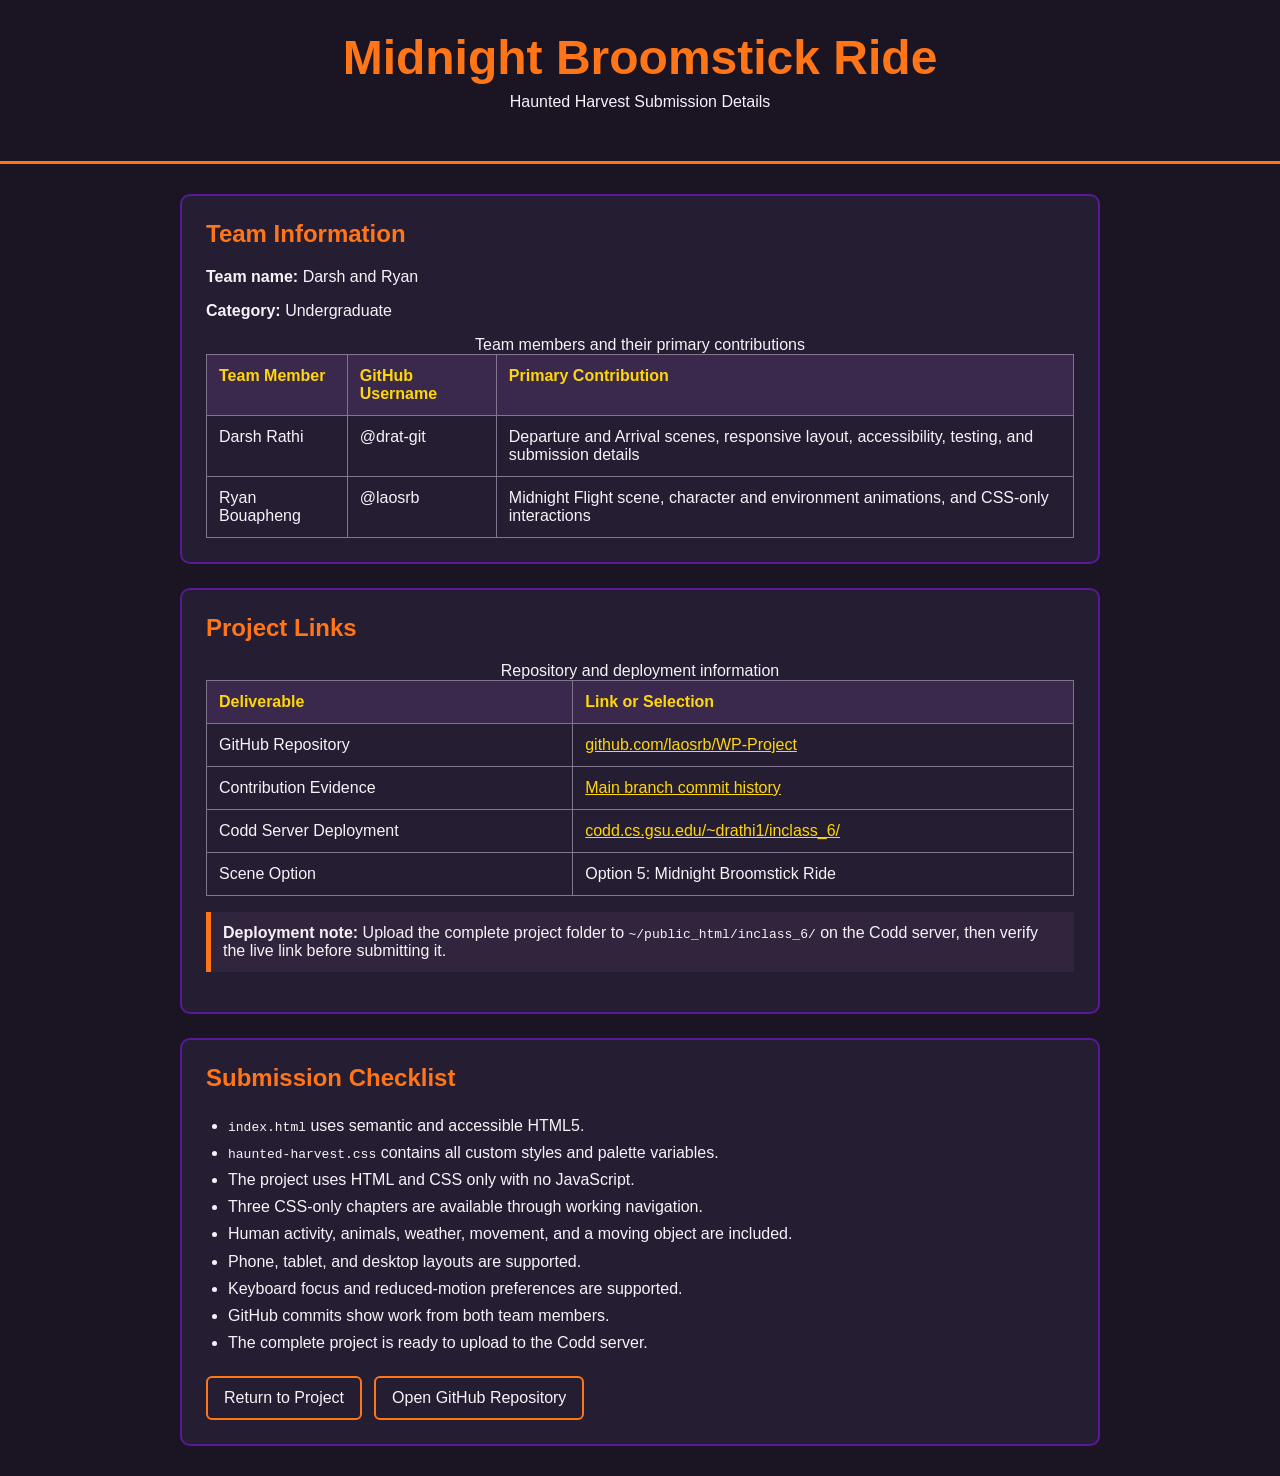
==== submission_Template_halloween.html @ 9adae84a "Improve project accessibility" ====
<!DOCTYPE html>
<html lang="en">
<head>
    <meta charset="UTF-8">
    <meta name="viewport" content="width=device-width, initial-scale=1.0">
    <meta name="description" content="Submission details for the Midnight Broomstick Ride project.">
    <title>Midnight Broomstick Ride Submission</title>
    <link rel="stylesheet" href="haunted-harvest.css">
</head>
<body>
    <!-- Darsh: Skip link gives keyboard users direct access to the details. -->
    <a class="skip-link" href="#submission-content">Skip to submission details</a>

    <header class="page-header">
        <h1>Midnight Broomstick Ride</h1>
        <p>Haunted Harvest Submission Details</p>
    </header>

    <main class="submission-main" id="submission-content">
        <!-- Darsh: Team members and contributions. -->
        <section class="submission-card" aria-labelledby="team-title">
            <h2 id="team-title">Team Information</h2>
            <p><strong>Team name:</strong> Darsh and Ryan</p>
            <p><strong>Category:</strong> Undergraduate</p>

            <div class="table-wrap">
                <table class="submission-table">
                    <caption>Team members and their primary contributions</caption>
                    <thead>
                        <tr>
                            <th scope="col">Team Member</th>
                            <th scope="col">GitHub Username</th>
                            <th scope="col">Primary Contribution</th>
                        </tr>
                    </thead>
                    <tbody>
                        <tr>
                            <td data-label="Team Member">Darsh Rathi</td>
                            <td data-label="GitHub Username">@drat-git</td>
                            <td data-label="Primary Contribution">Departure and Arrival scenes, responsive layout, accessibility, testing, and submission details</td>
                        </tr>
                        <tr>
                            <td data-label="Team Member">Ryan Bouapheng</td>
                            <td data-label="GitHub Username">@laosrb</td>
                            <td data-label="Primary Contribution">Midnight Flight scene, character and environment animations, and CSS-only interactions</td>
                        </tr>
                    </tbody>
                </table>
            </div>
        </section>

        <!-- Darsh: Repository, evidence, and deployment links. -->
        <section class="submission-card" aria-labelledby="links-title">
            <h2 id="links-title">Project Links</h2>

            <div class="table-wrap">
                <table class="submission-table">
                    <caption>Repository and deployment information</caption>
                    <thead>
                        <tr>
                            <th scope="col">Deliverable</th>
                            <th scope="col">Link or Selection</th>
                        </tr>
                    </thead>
                    <tbody>
                        <tr>
                            <td data-label="Deliverable">GitHub Repository</td>
                            <td data-label="Link or Selection"><a href="https://github.com/laosrb/WP-Project">github.com/laosrb/WP-Project</a></td>
                        </tr>
                        <tr>
                            <td data-label="Deliverable">Contribution Evidence</td>
                            <td data-label="Link or Selection"><a href="https://github.com/laosrb/WP-Project/commits/main/">Main branch commit history</a></td>
                        </tr>
                        <tr>
                            <td data-label="Deliverable">Codd Server Deployment</td>
                            <td data-label="Link or Selection"><a href="https://codd.cs.gsu.edu/~drathi1/inclass_6/">codd.cs.gsu.edu/~drathi1/inclass_6/</a></td>
                        </tr>
                        <tr>
                            <td data-label="Deliverable">Scene Option</td>
                            <td data-label="Link or Selection">Option 5: Midnight Broomstick Ride</td>
                        </tr>
                    </tbody>
                </table>
            </div>

            <p class="submission-note"><strong>Deployment note:</strong> Upload the complete project folder to <code>~/public_html/inclass_6/</code> on the Codd server, then verify the live link before submitting it.</p>
        </section>

        <!-- Darsh: Final file and rubric checklist. -->
        <section class="submission-card" aria-labelledby="checklist-title">
            <h2 id="checklist-title">Submission Checklist</h2>
            <ul class="submission-checklist">
                <li><code>index.html</code> uses semantic and accessible HTML5.</li>
                <li><code>haunted-harvest.css</code> contains all custom styles and palette variables.</li>
                <li>The project uses HTML and CSS only with no JavaScript.</li>
                <li>Three CSS-only chapters are available through working navigation.</li>
                <li>Human activity, animals, weather, movement, and a moving object are included.</li>
                <li>Phone, tablet, and desktop layouts are supported.</li>
                <li>Keyboard focus and reduced-motion preferences are supported.</li>
                <li>GitHub commits show work from both team members.</li>
                <li>The complete project is ready to upload to the Codd server.</li>
            </ul>

            <div class="submission-actions">
                <a href="index.html">Return to Project</a>
                <a href="https://github.com/laosrb/WP-Project">Open GitHub Repository</a>
            </div>
        </section>
    </main>
</body>
</html>
---- haunted-harvest.css ----
/* Halloween color palette */
:root {
    --pumpkin: #ff7518;
    --candy-purple: #5a189a;
    --spider-black: #1a1423;
    --slime-green: #8ac926;
    --ghost-white: #f6f2f8;
    --candle-glow: #ffd60a;
    --night-blue: #151a3a;
    --hill-back: #30234f;
    --hill-front: #171325;
}

* {
    box-sizing: border-box;
}

html {
    scroll-behavior: smooth;
}

body {
    margin: 0;
    background-color: var(--spider-black);
    color: var(--ghost-white);
    font-family: Arial, Helvetica, sans-serif;
}

.page-header {
    padding: 24px 16px;
    text-align: center;
    background-color: var(--spider-black);
    border-bottom: 3px solid var(--pumpkin);
}

.page-header h1 {
    margin: 0 0 8px;
    color: var(--pumpkin);
}

.page-header p {
    margin: 0 0 20px;
}

.scene-nav {
    display: flex;
    flex-wrap: wrap;
    justify-content: center;
    gap: 10px;
}

.scene-nav a {
    padding: 10px 14px;
    border: 2px solid var(--pumpkin);
    border-radius: 6px;
    color: var(--ghost-white);
    text-decoration: none;
}

.scene-nav a:hover,
.scene-nav a:focus {
    background-color: var(--pumpkin);
    color: var(--spider-black);
}

.scene-nav a:focus-visible {
    outline: 3px solid var(--candle-glow);
    outline-offset: 3px;
}

/* CSS-only scene switching from the assignment starter code */
.scene {
    display: none;
}

.scenes:not(:has(.scene:target)) .scene:first-child {
    display: block;
}

.scene:target {
    display: block;
}

.sky {
    position: relative;
    min-height: 65vh;
    overflow: hidden;
    background: linear-gradient(#241645, var(--night-blue) 65%, #3f285f);
}

.flight-sky {
    background: linear-gradient(#0b102b, #25194b 70%, #4a2b63);
}

.arrival-sky {
    background: linear-gradient(#30184f, #a13e42 70%, var(--pumpkin));
}

.moon {
    position: absolute;
    top: 55px;
    right: 12%;
    width: 100px;
    height: 100px;
    border-radius: 50%;
    background-color: var(--candle-glow);
    box-shadow: 0 0 30px rgba(255, 214, 10, 0.65);
}

.full-moon {
    width: 125px;
    height: 125px;
}

.small-moon {
    width: 75px;
    height: 75px;
}

.cloud {
    position: absolute;
    width: 150px;
    height: 34px;
    border-radius: 50%;
    background-color: rgba(246, 242, 248, 0.22);
}

.cloud-one {
    top: 105px;
    left: 8%;
}

.cloud-two {
    top: 190px;
    right: 22%;
}

.scene-message {
    position: relative;
    z-index: 4;
    width: min(520px, 86%);
    margin: 0 auto;
    padding-top: 165px;
    text-align: center;
    text-shadow: 2px 2px 3px var(--spider-black);
}

.scene-message p:first-child {
    margin-bottom: 4px;
    color: var(--candle-glow);
    font-weight: bold;
    text-transform: uppercase;
}

.scene-message h2 {
    margin: 0 0 12px;
    font-size: clamp(2rem, 7vw, 3.5rem);
}

.hill {
    position: absolute;
    bottom: -100px;
    width: 75%;
    height: 260px;
    border-radius: 50% 50% 0 0;
}

.hill-back {
    left: -15%;
    background-color: var(--hill-back);
}

.hill-front {
    right: -20%;
    bottom: -125px;
    background-color: var(--hill-front);
}

/* Departure scene background */
.departure-sky {
    min-height: 680px;
    background: linear-gradient(#241645, #553064 65%, #a54b45);
}

.departure-stars span {
    position: absolute;
    color: var(--candle-glow);
    font-size: 18px;
}

.departure-stars span:nth-child(1) {
    top: 45px;
    left: 12%;
}

.departure-stars span:nth-child(2) {
    top: 110px;
    left: 31%;
}

.departure-stars span:nth-child(3) {
    top: 55px;
    left: 52%;
}

.departure-stars span:nth-child(4) {
    top: 150px;
    left: 67%;
}

.departure-stars span:nth-child(5) {
    top: 80px;
    right: 5%;
}

.departure-message {
    padding-top: 120px;
}

/* Small cottage beside the departure path */
.departure-cottage {
    position: absolute;
    z-index: 2;
    bottom: 90px;
    left: 7%;
    width: 150px;
    height: 115px;
    background-color: #4d2c32;
    border: 3px solid var(--spider-black);
}

.cottage-roof {
    position: absolute;
    top: -55px;
    left: -20px;
    width: 0;
    height: 0;
    border-left: 95px solid transparent;
    border-right: 95px solid transparent;
    border-bottom: 60px solid #241421;
}

.cottage-window {
    position: absolute;
    top: 25px;
    left: 20px;
    width: 38px;
    height: 38px;
    background-color: var(--candle-glow);
    border: 4px solid var(--spider-black);
    box-shadow: 0 0 18px rgba(255, 214, 10, 0.7);
}

.cottage-door {
    position: absolute;
    right: 18px;
    bottom: 0;
    width: 42px;
    height: 70px;
    background-color: #241421;
}

/* Simple tree made with CSS shapes */
.departure-tree {
    position: absolute;
    z-index: 2;
    right: 7%;
    bottom: 75px;
    width: 125px;
    height: 230px;
}

.tree-top {
    position: absolute;
    width: 125px;
    height: 155px;
    border-radius: 50%;
    background-color: #15251b;
}

.tree-trunk {
    position: absolute;
    right: 47px;
    bottom: 0;
    width: 30px;
    height: 105px;
    background-color: #3a2421;
}

/* Characters and wagon waiting to begin the ride */
.departure-characters {
    position: absolute;
    z-index: 4;
    right: 23%;
    bottom: 92px;
    width: 300px;
    height: 135px;
}

.waiting-witch {
    position: absolute;
    left: 0;
    bottom: 32px;
    font-size: 62px;
}

.waiting-broom {
    position: absolute;
    left: 24px;
    bottom: 34px;
    width: 92px;
    height: 7px;
    background-color: #8a5a2b;
    transform: rotate(-14deg);
}

.waiting-broom::after {
    content: "";
    position: absolute;
    right: -18px;
    top: -10px;
    width: 28px;
    height: 25px;
    background-color: #c8923e;
    clip-path: polygon(0 35%, 100% 0, 100% 100%, 0 65%);
}

.hay-wagon {
    position: absolute;
    right: 0;
    bottom: 20px;
    width: 155px;
    height: 62px;
    border: 4px solid #3a2421;
    background-color: #9a5b27;
}

.wagon-riders {
    position: absolute;
    top: -47px;
    left: 25px;
    font-size: 34px;
}

.wagon-hay {
    padding-top: 17px;
    color: var(--candle-glow);
    font-weight: bold;
    text-align: center;
}

.wagon-wheel {
    position: absolute;
    bottom: -28px;
    width: 42px;
    height: 42px;
    border: 6px solid #2b1a16;
    border-radius: 50%;
    background-color: #68401f;
}

.wheel-left {
    left: 15px;
}

.wheel-right {
    right: 15px;
}

.departure-lantern {
    position: absolute;
    right: -20px;
    bottom: 65px;
    width: 32px;
    height: 40px;
    padding-top: 7px;
    border: 3px solid #402517;
    border-radius: 6px;
    background-color: var(--candle-glow);
    color: var(--pumpkin);
    text-align: center;
    box-shadow: 0 0 20px var(--candle-glow);
    animation: departure-glow 2s ease-in-out infinite;
}

/* The lantern gently changes brightness. */
@keyframes departure-glow {
    0%, 100% {
        opacity: 1;
    }

    50% {
        opacity: 0.7;
    }
}

/* Haunted Arrival scene */
.arrival-sky {
    min-height: 680px;
    background: linear-gradient(#150f35, #3c245d 68%, #72334e);
}

.arrival-stars span {
    position: absolute;
    color: var(--candle-glow);
    font-size: 18px;
}

.arrival-stars span:nth-child(1) {
    top: 55px;
    left: 10%;
}

.arrival-stars span:nth-child(2) {
    top: 125px;
    left: 36%;
}

.arrival-stars span:nth-child(3) {
    top: 75px;
    right: 35%;
}

.arrival-stars span:nth-child(4) {
    top: 145px;
    right: 8%;
}

.arrival-message {
    padding-top: 105px;
}

/* Simple haunted house made with CSS shapes */
.haunted-house {
    position: absolute;
    z-index: 3;
    bottom: 75px;
    left: 8%;
    width: 230px;
    height: 190px;
    border: 5px solid #17101f;
    background-color: #382640;
}

.haunted-roof {
    position: absolute;
    top: -82px;
    left: -30px;
    width: 0;
    height: 0;
    border-left: 140px solid transparent;
    border-right: 140px solid transparent;
    border-bottom: 88px solid #17101f;
}

.haunted-window {
    position: absolute;
    top: 35px;
    width: 48px;
    height: 55px;
    border: 5px solid #17101f;
    background-color: var(--candle-glow);
    box-shadow: 0 0 16px rgba(255, 214, 10, 0.7);
}

.window-left {
    left: 28px;
}

.window-right {
    right: 28px;
}

.haunted-door {
    position: absolute;
    bottom: 0;
    left: 88px;
    width: 55px;
    height: 85px;
    border: 4px solid #17101f;
    border-bottom: 0;
    border-radius: 28px 28px 0 0;
    background-color: #24152b;
}

.haunted-door::after {
    content: "";
    position: absolute;
    top: 42px;
    right: 8px;
    width: 7px;
    height: 7px;
    border-radius: 50%;
    background-color: var(--candle-glow);
}

/* Gravestones and pumpkins decorate the yard */
.arrival-graveyard {
    position: absolute;
    z-index: 4;
    right: 7%;
    bottom: 80px;
    width: 280px;
    height: 135px;
}

.gravestone {
    position: absolute;
    bottom: 0;
    width: 70px;
    height: 88px;
    padding-top: 30px;
    border-radius: 35px 35px 5px 5px;
    background-color: #777184;
    color: #282331;
    font-weight: bold;
    text-align: center;
}

.grave-one {
    right: 20px;
}

.grave-two {
    right: 105px;
    height: 72px;
}

.arrival-pumpkins {
    position: absolute;
    right: 0;
    bottom: -5px;
    font-size: 34px;
}

/* Arriving travelers and their ghost host */
.arrival-group {
    position: absolute;
    z-index: 5;
    bottom: 80px;
    left: 42%;
    width: 260px;
    height: 120px;
}

.arrived-witch {
    position: absolute;
    left: 0;
    bottom: 0;
    font-size: 60px;
}

.arrived-riders {
    position: absolute;
    left: 85px;
    bottom: 5px;
    font-size: 42px;
}

.welcome-ghost {
    position: absolute;
    right: 0;
    top: 0;
    font-size: 55px;
    animation: ghost-float 3s ease-in-out infinite;
}

.arrival-ground {
    position: absolute;
    bottom: 0;
    width: 100%;
    height: 115px;
    background-color: #171325;
}

/* The welcoming ghost slowly floats up and down. */
@keyframes ghost-float {
    0%, 100% {
        transform: translateY(0);
    }

    50% {
        transform: translateY(-18px);
    }
}

@media (min-width: 700px) {
    .page-header {
        padding: 30px 20px;
    }

    .scene-message {
        padding-top: 185px;
    }

    .departure-message {
        padding-top: 90px;
    }

    .arrival-message {
        padding-top: 80px;
    }
}

/* Keep the departure scene readable on small screens. */
@media (max-width: 699px) {
    .departure-cottage {
        left: 3%;
        transform: scale(0.8);
        transform-origin: bottom left;
    }

    .departure-tree {
        right: 0;
        transform: scale(0.75);
        transform-origin: bottom right;
    }

    .departure-characters {
        right: 5%;
        transform: scale(0.78);
        transform-origin: bottom right;
    }

    .haunted-house {
        left: 2%;
        transform: scale(0.72);
        transform-origin: bottom left;
    }

    .arrival-group {
        left: 30%;
        transform: scale(0.75);
        transform-origin: bottom center;
    }

    .arrival-graveyard {
        right: 0;
        transform: scale(0.65);
        transform-origin: bottom right;
    }
}

/* Limit movement for users who prefer reduced motion. */
@media (prefers-reduced-motion: reduce) {
    *,
    *::before,
    *::after {
        animation-duration: 0.01ms !important;
        animation-iteration-count: 1 !important;
        scroll-behavior: auto !important;
        transition-duration: 0.01ms !important;
    }
}

/* Task 3: Shared responsive layout */
.page-header h1 {
    font-size: clamp(1.8rem, 6vw, 3rem);
}

.page-header > p {
    max-width: 650px;
    margin-right: auto;
    margin-left: auto;
}

.scene-nav a {
    min-height: 44px;
    flex: 0 1 180px;
}

.scene-message {
    padding-right: 16px;
    padding-left: 16px;
}

.scene-message p:last-child {
    max-width: 580px;
    margin-right: auto;
    margin-left: auto;
    line-height: 1.5;
}

/* Phone layout */
@media (max-width: 699px) {
    .page-header {
        padding: 18px 12px;
    }

    .page-header p {
        margin-bottom: 14px;
        font-size: 0.95rem;
    }

    .scene-nav {
        gap: 8px;
    }

    .scene-nav a {
        flex: 1 1 125px;
        padding: 10px 8px;
    }

    .departure-sky,
    .flight-sky,
    .arrival-sky {
        min-height: 720px;
    }

    .moon {
        top: 42px;
        right: 6%;
        width: 78px;
        height: 78px;
    }

    .full-moon {
        width: 95px;
        height: 95px;
    }

    .cloud {
        width: 110px;
        height: 28px;
    }

    .cloud-one {
        top: 90px;
        left: 3%;
    }

    .cloud-two {
        top: 175px;
        right: 8%;
    }

    .scene-message,
    .departure-message,
    .arrival-message {
        width: 94%;
        padding-top: 115px;
    }

    .scene-message h2 {
        font-size: clamp(1.9rem, 9vw, 2.7rem);
    }

    .scene-message p:last-child {
        font-size: 0.95rem;
    }

    .hill {
        width: 90%;
        height: 230px;
    }

    .departure-cottage {
        bottom: 85px;
        transform: scale(0.7);
    }

    .departure-tree {
        bottom: 70px;
        transform: scale(0.65);
    }

    .departure-characters {
        right: 1%;
        bottom: 82px;
        transform: scale(0.68);
    }

    .haunted-house {
        bottom: 78px;
        transform: scale(0.68);
    }

    .arrival-group {
        left: 28%;
        bottom: 185px;
        transform: scale(0.68);
    }

    .arrival-graveyard {
        bottom: 70px;
        transform: scale(0.58);
    }
}

/* Extra adjustments for narrow phones */
@media (max-width: 420px) {
    .scene-nav a {
        flex-basis: 100%;
    }

    .departure-sky,
    .flight-sky,
    .arrival-sky {
        min-height: 760px;
    }

    .departure-cottage {
        left: 0;
        transform: scale(0.62);
    }

    .departure-tree {
        transform: scale(0.58);
    }

    .departure-characters {
        transform: scale(0.6);
    }

    .haunted-house {
        left: 0;
        transform: scale(0.6);
    }

    .arrival-group {
        left: 20%;
        bottom: 200px;
        transform: scale(0.6);
    }

    .arrival-graveyard {
        transform: scale(0.52);
    }
}

/* Tablet layout */
@media (min-width: 700px) and (max-width: 999px) {
    .departure-sky,
    .flight-sky,
    .arrival-sky {
        min-height: 700px;
    }

    .departure-cottage,
    .departure-tree,
    .departure-characters {
        transform: scale(0.88);
    }

    .departure-cottage,
    .departure-tree {
        transform-origin: bottom center;
    }

    .departure-characters {
        right: 12%;
        transform-origin: bottom right;
    }

    .haunted-house {
        left: 3%;
        transform: scale(0.82);
        transform-origin: bottom left;
    }

    .arrival-group {
        left: 37%;
        transform: scale(0.82);
        transform-origin: bottom center;
    }

    .arrival-graveyard {
        right: 1%;
        transform: scale(0.75);
        transform-origin: bottom right;
    }
}

/* Desktop layout */
@media (min-width: 1000px) {
    .departure-sky,
    .flight-sky,
    .arrival-sky {
        min-height: 680px;
    }

    .scene-message {
        max-width: 650px;
    }
}

/* Ryan: Midnight Flight scene. */
.flight-sky {
    min-height: 680px;
    background: linear-gradient(#080d27, #25194b 68%, #4a2b63);
}

.flight-stars span {
    position: absolute;
    color: var(--candle-glow);
    font-size: 18px;
}

.flight-stars span:nth-child(1) {
    top: 50px;
    left: 8%;
}

.flight-stars span:nth-child(2) {
    top: 125px;
    left: 26%;
}

.flight-stars span:nth-child(3) {
    top: 70px;
    left: 48%;
}

.flight-stars span:nth-child(4) {
    top: 150px;
    right: 28%;
}

.flight-stars span:nth-child(5) {
    top: 85px;
    right: 7%;
}

.flight-message {
    padding-top: 100px;
}

/* Ryan: Holds the witch, wagon, owls, and sparks. */
.flight-action {
    position: absolute;
    z-index: 5;
    right: 8%;
    bottom: 145px;
    width: 700px;
    max-width: 85%;
    height: 210px;
}

/* Ryan: Witch and broom. */
.flight-witch {
    position: absolute;
    top: 20px;
    left: 5%;
    width: 175px;
    height: 90px;
}

.witch-character {
    position: absolute;
    left: 30px;
    bottom: 14px;
    font-size: 70px;
}

.witch-broom {
    position: absolute;
    left: 10px;
    bottom: 18px;
    width: 145px;
    height: 8px;
    background-color: #8a5a2b;
    transform: rotate(-8deg);
}

.witch-broom::after {
    content: "";
    position: absolute;
    right: -25px;
    top: -12px;
    width: 38px;
    height: 30px;
    background-color: #c8923e;
    clip-path: polygon(0 35%, 100% 0, 100% 100%, 0 65%);
}

/* Ryan: Flying hay wagon and riders. */
.flight-wagon {
    position: absolute;
    right: 5%;
    bottom: 18px;
    width: 190px;
    height: 80px;
}

.flight-riders {
    position: absolute;
    top: -43px;
    left: 43px;
    font-size: 40px;
}

.flight-wagon-body {
    width: 190px;
    height: 72px;
    padding-top: 22px;
    border: 5px solid #3a2421;
    background-color: #9a5b27;
    color: var(--candle-glow);
    font-weight: bold;
    text-align: center;
}

.flight-wheel {
    position: absolute;
    bottom: -22px;
    width: 45px;
    height: 45px;
    border: 6px solid #2b1a16;
    border-radius: 50%;
    background-color: #68401f;
}

.flight-wheel-left {
    left: 20px;
}

.flight-wheel-right {
    right: 20px;
}

/* Ryan: Owls fly near the travelers. */
.flight-owl {
    position: absolute;
    font-size: 40px;
}

.owl-one {
    top: 0;
    left: 45%;
}

.owl-two {
    top: 75px;
    left: 58%;
    font-size: 32px;
}

/* Ryan: Spark trail behind the broom. */
.flight-sparks {
    position: absolute;
    top: 92px;
    left: 1%;
    color: var(--candle-glow);
    font-size: 22px;
    letter-spacing: 12px;
}

/* Ryan: Keeps the Flight scene readable on small screens. */
@media (max-width: 699px) {
    .flight-message {
        padding-top: 115px;
    }

    .flight-action {
        right: 2%;
        bottom: 115px;
        max-width: 96%;
        transform: scale(0.78);
        transform-origin: bottom right;
    }

    .flight-witch {
        left: 0;
    }

    .flight-wagon {
        right: 0;
    }
}

/* Ryan: Witch and wagon movement. */
.flight-witch {
    animation: witch-flight 6s ease-in-out infinite;
}

.flight-wagon {
    animation: wagon-flight 7s ease-in-out infinite;
}

/* Ryan: The witch gently moves through the sky. */
@keyframes witch-flight {
    0%, 100% {
        transform: translate(0, 0) rotate(-2deg);
    }

    50% {
        transform: translate(45px, -24px) rotate(2deg);
    }
}

/* Ryan: The wagon follows with a slower floating motion. */
@keyframes wagon-flight {
    0%, 100% {
        transform: translate(0, 0) rotate(1deg);
    }

    50% {
        transform: translate(-35px, -18px) rotate(-2deg);
    }
}

/* Ryan: Flight environment animations. */

/* Ryan: Clouds move in opposite directions across the sky. */
.flight-sky .cloud-one {
    animation: cloud-move-right 14s linear infinite;
}

.flight-sky .cloud-two {
    animation: cloud-move-left 18s linear infinite;
}

@keyframes cloud-move-right {
    from {
        transform: translateX(-180px);
    }

    to {
        transform: translateX(85vw);
    }
}

@keyframes cloud-move-left {
    from {
        transform: translateX(180px);
    }

    to {
        transform: translateX(-85vw);
    }
}

/* Ryan: Each owl follows a slightly different flight path. */
.owl-one {
    animation: owl-flight-one 4s ease-in-out infinite;
}

.owl-two {
    animation: owl-flight-two 5s ease-in-out infinite;
}

@keyframes owl-flight-one {
    0%, 100% {
        transform: translate(0, 0) rotate(-4deg);
    }

    50% {
        transform: translate(30px, -20px) rotate(4deg);
    }
}

@keyframes owl-flight-two {
    0%, 100% {
        transform: translate(0, 0);
    }

    50% {
        transform: translate(-25px, 16px);
    }
}

/* Ryan: Sparks fade behind the witch's broom. */
.flight-sparks span {
    display: inline-block;
    animation: spark-fade 1.2s ease-out infinite;
}

.flight-sparks span:nth-child(2) {
    animation-delay: 0.3s;
}

.flight-sparks span:nth-child(3) {
    animation-delay: 0.6s;
}

@keyframes spark-fade {
    0% {
        opacity: 1;
        transform: translate(0, 0) scale(1);
    }

    100% {
        opacity: 0;
        transform: translate(-35px, 18px) scale(0.4);
    }
}

/* Ryan: Trees sit near the bottom of the Flight scene. */
.flight-trees {
    position: absolute;
    z-index: 2;
    bottom: 65px;
    left: 0;
    display: flex;
    justify-content: space-around;
    width: 100%;
    pointer-events: none;
}

.flight-tree {
    display: inline-block;
    font-size: 82px;
    transform-origin: bottom center;
    animation: tree-sway 3s ease-in-out infinite;
}

.tree-two,
.tree-four {
    animation-delay: 0.8s;
}

.tree-two {
    font-size: 66px;
}

.tree-three {
    font-size: 92px;
}

@keyframes tree-sway {
    0%, 100% {
        transform: rotate(-2deg);
    }

    50% {
        transform: rotate(3deg);
    }
}

/* Ryan: Makes the trees smaller on phones. */
@media (max-width: 699px) {
    .flight-trees {
        bottom: 55px;
    }

    .flight-tree {
        font-size: 58px;
    }

    .tree-two {
        font-size: 48px;
    }

    .tree-three {
        font-size: 65px;
    }
}

/* Ryan: Navigation and scene interactions. */

/* Ryan: Navigation buttons respond to mouse and keyboard use. */
.scene-nav a {
    transition: background-color 0.25s ease,
                color 0.25s ease,
                transform 0.25s ease;
}

.scene-nav a:hover {
    transform: translateY(-3px);
}

.scene-nav a:focus-visible {
    outline: 3px solid var(--candle-glow);
    outline-offset: 4px;
}

/* Ryan: Shows which chapter is currently open. */
body:not(:has(.scene:target)) .scene-nav a[href="#departure"],
body:has(#departure:target) .scene-nav a[href="#departure"],
body:has(#flight:target) .scene-nav a[href="#flight"],
body:has(#arrival:target) .scene-nav a[href="#arrival"] {
    background-color: var(--pumpkin);
    color: var(--spider-black);
}

/* Ryan: Continue button at the bottom of the Flight scene. */
.next-scene-link {
    position: absolute;
    z-index: 8;
    bottom: 22px;
    left: 50%;
    min-height: 44px;
    padding: 12px 18px;
    border: 2px solid var(--candle-glow);
    border-radius: 6px;
    background-color: var(--spider-black);
    color: var(--ghost-white);
    text-decoration: none;
    transform: translateX(-50%);
    transition: background-color 0.25s ease,
                color 0.25s ease,
                box-shadow 0.25s ease;
}

.next-scene-link:hover,
.next-scene-link:focus {
    background-color: var(--candle-glow);
    color: var(--spider-black);
    box-shadow: 0 0 18px var(--candle-glow);
}

.next-scene-link:focus-visible {
    outline: 3px solid var(--ghost-white);
    outline-offset: 4px;
}

/* Ryan: Small visual reactions inside the Flight scene. */
.flight-witch:hover .witch-character,
.flight-wagon:hover,
.flight-owl:hover {
    filter: drop-shadow(0 0 10px var(--candle-glow));
}

/* Ryan: Keeps the Continue button readable on phones. */
@media (max-width: 699px) {
    .next-scene-link {
        bottom: 16px;
        width: 82%;
        text-align: center;
    }
}

/* Darsh: Final accessibility and submission styles. */
.skip-link {
    position: absolute;
    z-index: 20;
    top: -60px;
    left: 12px;
    padding: 10px 14px;
    border: 3px solid var(--candle-glow);
    border-radius: 5px;
    background-color: var(--spider-black);
    color: var(--ghost-white);
}

.skip-link:focus {
    top: 12px;
}

.project-details-link {
    display: inline-block;
    min-height: 44px;
    margin-top: 14px;
    padding: 11px 16px;
    border: 2px solid var(--slime-green);
    border-radius: 6px;
    color: var(--ghost-white);
    text-decoration: none;
}

.project-details-link:hover,
.project-details-link:focus {
    background-color: var(--slime-green);
    color: var(--spider-black);
}

.project-details-link:focus-visible {
    outline: 3px solid var(--candle-glow);
    outline-offset: 4px;
}

/* Darsh: Submission page layout. */
.submission-main {
    width: min(920px, 92%);
    margin: 30px auto;
}

.submission-card {
    margin-bottom: 24px;
    padding: 24px;
    border: 2px solid var(--candy-purple);
    border-radius: 10px;
    background-color: #251d32;
}

.submission-card h2 {
    margin-top: 0;
    color: var(--pumpkin);
}

.submission-card h3 {
    color: var(--candle-glow);
}

.submission-card a {
    color: var(--candle-glow);
}

.submission-card a:hover,
.submission-card a:focus {
    color: var(--ghost-white);
}

.table-wrap {
    overflow-x: auto;
}

.submission-table {
    width: 100%;
    border-collapse: collapse;
}

.submission-table th,
.submission-table td {
    padding: 12px;
    border: 1px solid #81758f;
    text-align: left;
    vertical-align: top;
}

.submission-table th {
    background-color: #3a294d;
    color: var(--candle-glow);
}

.submission-checklist {
    padding-left: 22px;
    line-height: 1.7;
}

.submission-note {
    padding: 12px;
    border-left: 5px solid var(--pumpkin);
    background-color: #30253d;
}

.submission-actions {
    display: flex;
    flex-wrap: wrap;
    gap: 12px;
    margin-top: 20px;
}

.submission-actions a {
    min-height: 44px;
    padding: 11px 16px;
    border: 2px solid var(--pumpkin);
    border-radius: 6px;
    color: var(--ghost-white);
    text-decoration: none;
}

.submission-actions a:hover,
.submission-actions a:focus {
    background-color: var(--pumpkin);
    color: var(--spider-black);
}

.submission-actions a:focus-visible {
    outline: 3px solid var(--candle-glow);
    outline-offset: 4px;
}

/* Darsh: Submission tables stack into labeled blocks on phones. */
@media (max-width: 600px) {
    .submission-card {
        padding: 18px;
    }

    .submission-table,
    .submission-table thead,
    .submission-table tbody,
    .submission-table tr,
    .submission-table th,
    .submission-table td {
        display: block;
        width: 100%;
    }

    .submission-table thead {
        position: absolute;
        width: 1px;
        height: 1px;
        overflow: hidden;
        clip: rect(0 0 0 0);
    }

    .submission-table tr {
        margin-bottom: 16px;
        border: 1px solid #81758f;
    }

    .submission-table td {
        border: 0;
        border-bottom: 1px solid #554a61;
    }

    .submission-table td::before {
        display: block;
        margin-bottom: 4px;
        color: var(--candle-glow);
        font-weight: bold;
        content: attr(data-label);
    }
}

/* Darsh: Keeps focus indicators visible in high-contrast mode. */
@media (forced-colors: active) {
    .scene-nav a,
    .next-scene-link,
    .project-details-link,
    .submission-actions a {
        border: 2px solid ButtonText;
    }
}
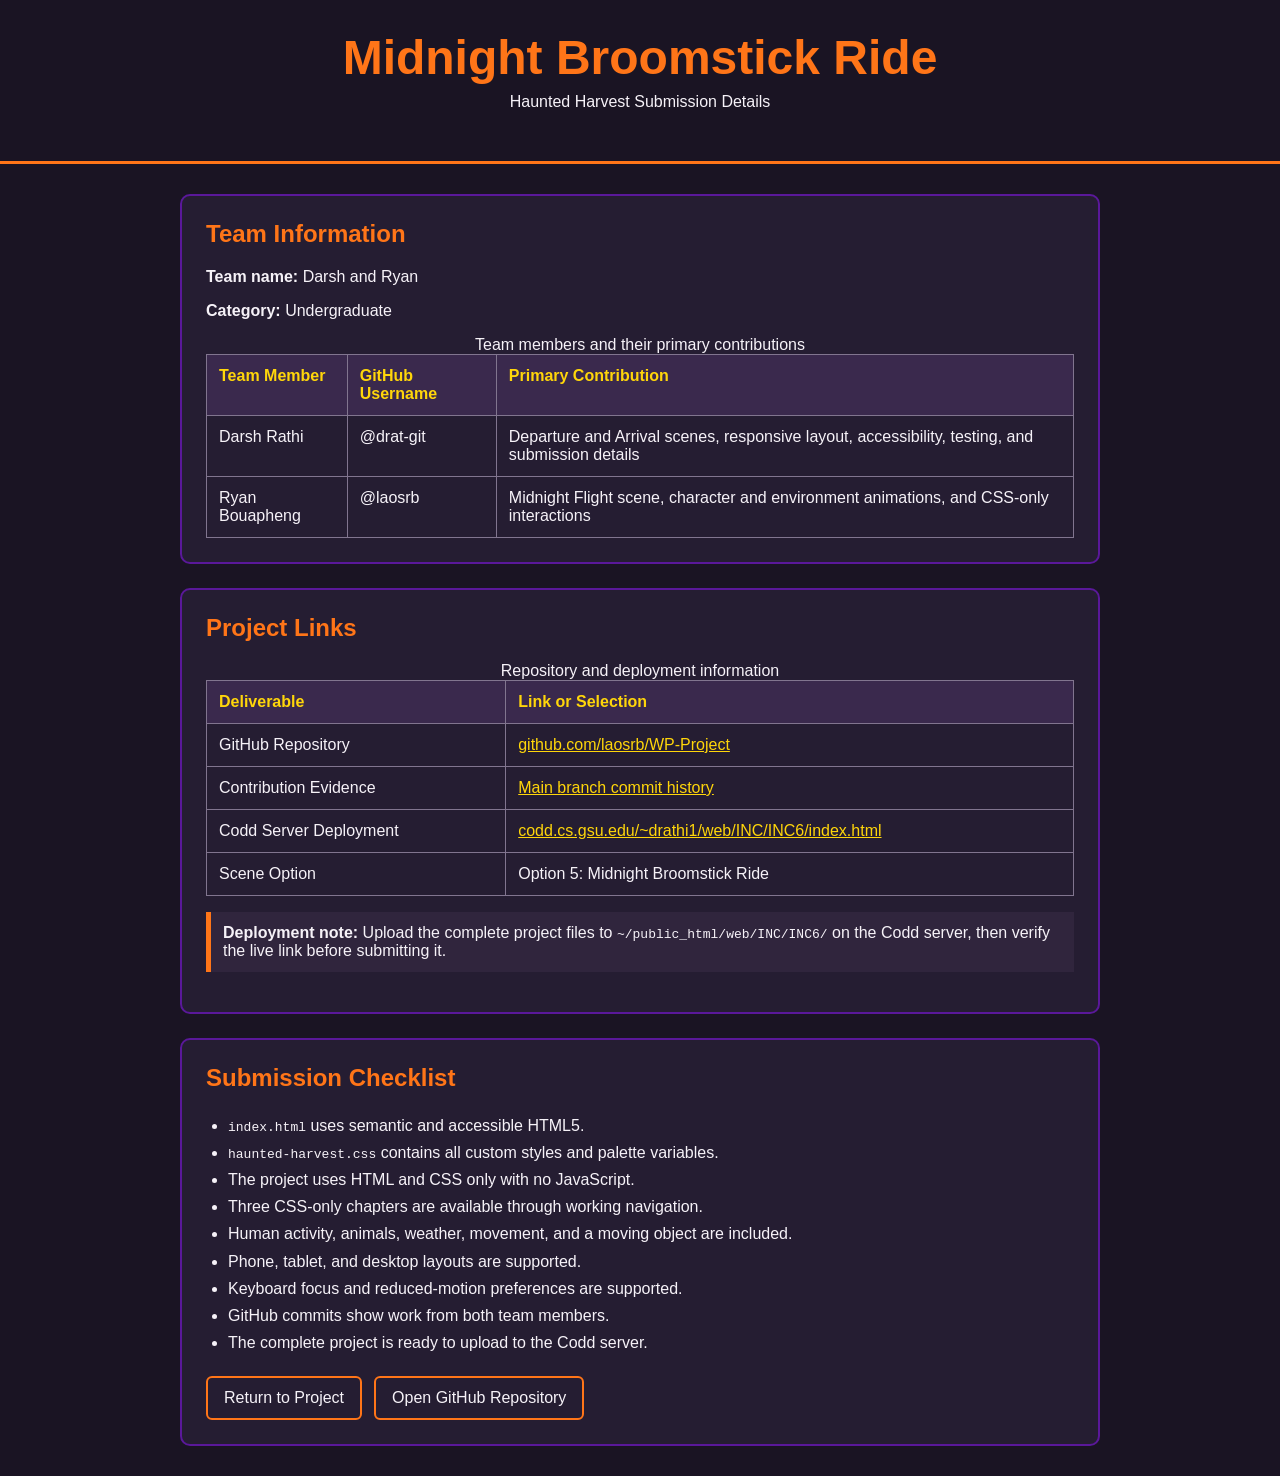
==== commit 8a64268c: "Update submission details" ====
--- a/submission_Template_halloween.html
+++ b/submission_Template_halloween.html
@@ -73,7 +73,7 @@
                         </tr>
                         <tr>
                             <td data-label="Deliverable">Codd Server Deployment</td>
-                            <td data-label="Link or Selection"><a href="https://codd.cs.gsu.edu/~drathi1/inclass_6/">codd.cs.gsu.edu/~drathi1/inclass_6/</a></td>
+                            <td data-label="Link or Selection"><a href="https://codd.cs.gsu.edu/~drathi1/web/INC/INC6/index.html">codd.cs.gsu.edu/~drathi1/web/INC/INC6/index.html</a></td>
                         </tr>
                         <tr>
                             <td data-label="Deliverable">Scene Option</td>
@@ -83,7 +83,7 @@
                 </table>
             </div>
 
-            <p class="submission-note"><strong>Deployment note:</strong> Upload the complete project folder to <code>~/public_html/inclass_6/</code> on the Codd server, then verify the live link before submitting it.</p>
+            <p class="submission-note"><strong>Deployment note:</strong> Upload the complete project files to <code>~/public_html/web/INC/INC6/</code> on the Codd server, then verify the live link before submitting it.</p>
         </section>
 
         <!-- Darsh: Final file and rubric checklist. -->
